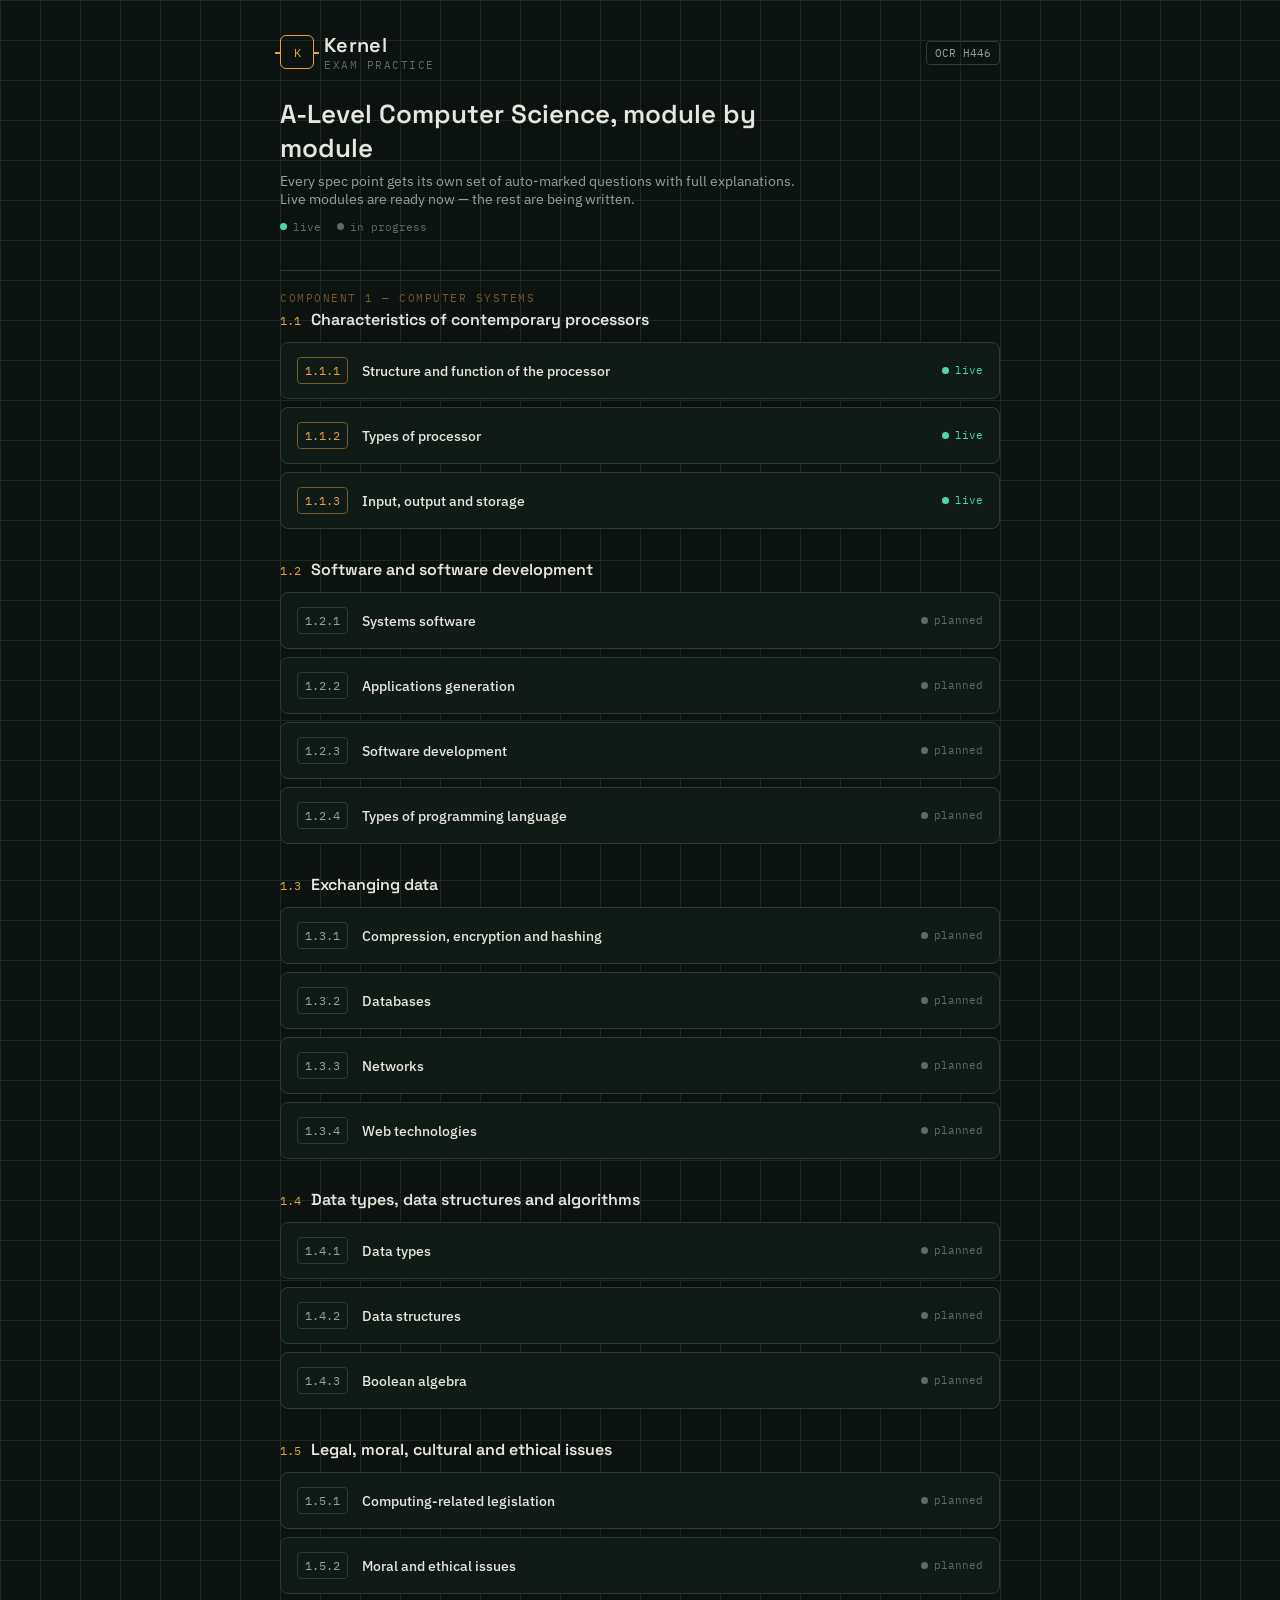
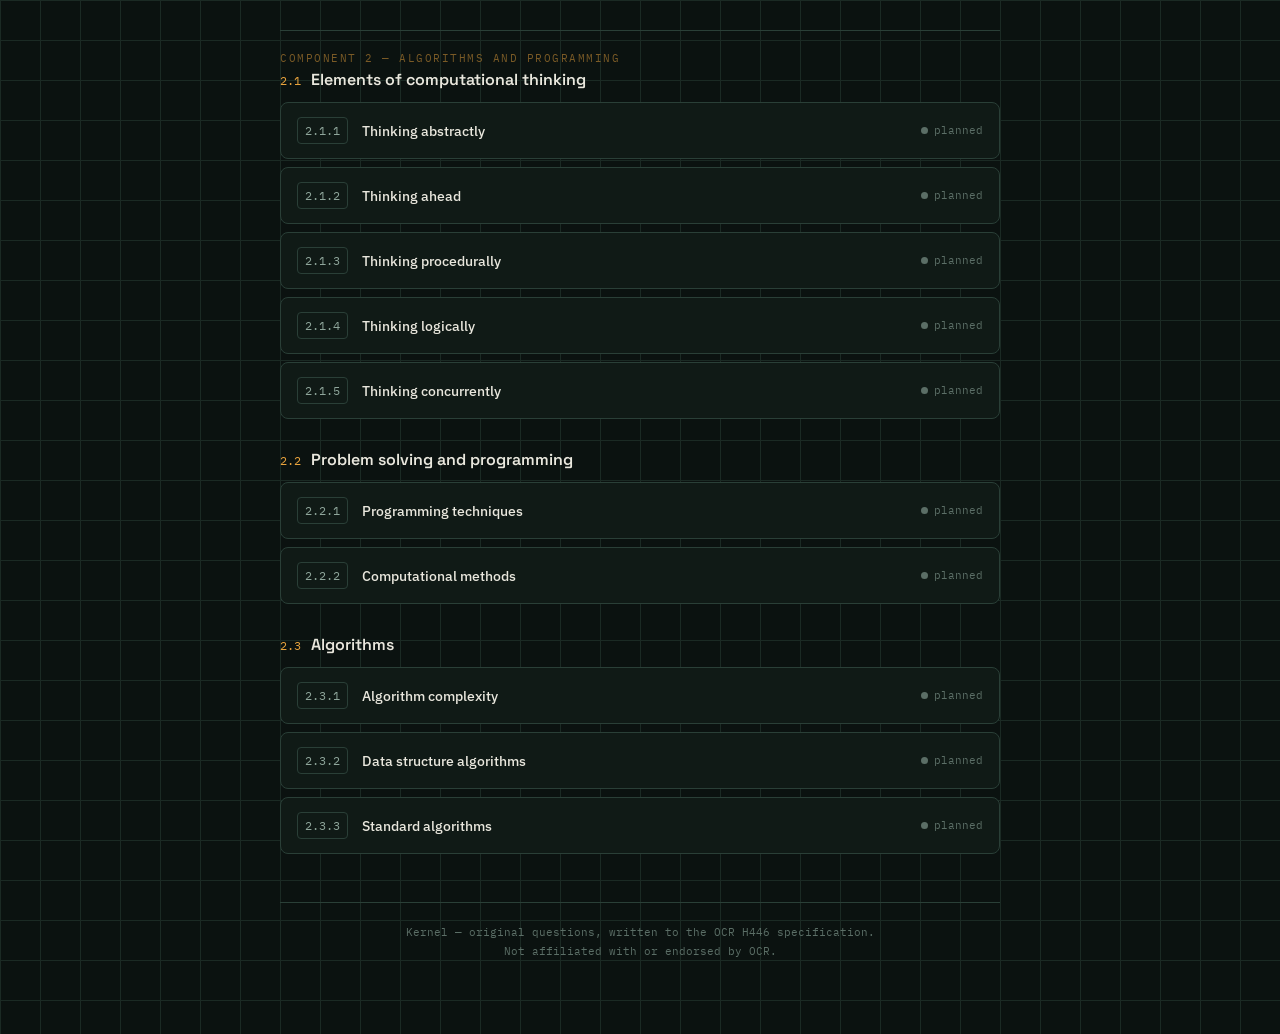
==== index.html @ 32167ee9 "Add files via upload" ====
<!DOCTYPE html>
<html lang="en">
<head>
<meta charset="UTF-8">
<meta name="viewport" content="width=device-width, initial-scale=1.0">
<title>Kernel — OCR A-Level Computer Science</title>
<style>
  @import url('https://fonts.googleapis.com/css2?family=Space+Grotesk:wght@500;600&family=IBM+Plex+Mono:wght@400;500&family=IBM+Plex+Sans:wght@400;500&display=swap');

  :root{
    --bg:#0B1210; --panel:#101A16; --panel-raised:#132019;
    --grid:#1B2A24; --trace:#2A3F37;
    --copper:#E8A33D; --copper-dim:#7A5A26;
    --phosphor:#4FD8A0; --phosphor-dim:#1F4A38;
    --text:#E9E7DD; --text-dim:#8FA69B; --text-faint:#5B6E66;
  }
  *{box-sizing:border-box;margin:0;padding:0;}
  body{
    background:
      linear-gradient(var(--grid) 1px, transparent 1px) 0 0/40px 40px,
      linear-gradient(90deg, var(--grid) 1px, transparent 1px) 0 0/40px 40px,
      var(--bg);
    color:var(--text); font-family:'IBM Plex Sans', sans-serif;
    min-height:100vh; padding:32px 16px 72px;
  }
  .wrap{max-width:720px;margin:0 auto;}

  header{display:flex;align-items:baseline;justify-content:space-between;margin-bottom:6px;flex-wrap:wrap;gap:8px;}
  .brand{display:flex;align-items:center;gap:10px;}
  .brand-mark{
    width:34px;height:34px;border:1.5px solid var(--copper);border-radius:6px;
    display:flex;align-items:center;justify-content:center;
    font-family:'IBM Plex Mono';font-size:12px;color:var(--copper);position:relative;
  }
  .brand-mark::before,.brand-mark::after{content:"";position:absolute;width:6px;height:1.5px;background:var(--copper);}
  .brand-mark::before{left:-6px;top:50%;}
  .brand-mark::after{right:-6px;top:50%;}
  .brand-name{font-family:'Space Grotesk';font-size:20px;font-weight:600;letter-spacing:0.3px;}
  .brand-tag{font-family:'IBM Plex Mono';font-size:11px;color:var(--text-faint);text-transform:uppercase;letter-spacing:1.5px;}
  .spec-tag{font-family:'IBM Plex Mono';font-size:11px;color:var(--text-dim);border:1px solid var(--trace);padding:4px 8px;border-radius:4px;}

  h1.hero{font-family:'Space Grotesk';font-weight:600;font-size:26px;line-height:1.3;margin:26px 0 6px;max-width:540px;}
  .hero-sub{font-size:14px;color:var(--text-dim);max-width:520px;margin-bottom:12px;}
  .legend{display:flex;gap:16px;margin-bottom:36px;flex-wrap:wrap;}
  .legend-item{display:flex;align-items:center;gap:6px;font-family:'IBM Plex Mono';font-size:11px;color:var(--text-faint);}
  .dot{width:7px;height:7px;border-radius:50%;flex-shrink:0;}
  .dot.live{background:var(--phosphor);}
  .dot.planned{background:var(--text-faint);}

  .component-label{
    font-family:'IBM Plex Mono';font-size:11px;color:var(--copper-dim);
    text-transform:uppercase;letter-spacing:1.5px;margin:36px 0 4px;
    padding-top:20px;border-top:1px solid var(--trace);
  }
  .component-label:first-of-type{border-top:none;padding-top:0;margin-top:0;}

  .section-block{margin-bottom:30px;}
  .section-head{display:flex;align-items:baseline;gap:10px;margin-bottom:12px;}
  .section-num{font-family:'IBM Plex Mono';font-size:12px;color:var(--copper);}
  .section-title{font-family:'Space Grotesk';font-size:16px;font-weight:600;}

  .modules{display:flex;flex-direction:column;gap:8px;}
  .module{
    background:var(--panel);border:1px solid var(--trace);border-radius:8px;
    padding:14px 16px;display:flex;align-items:center;gap:14px;
    text-decoration:none;color:inherit;
    transition:border-color .15s ease, background .15s ease;
  }
  .module:hover{border-color:var(--copper-dim);background:var(--panel-raised);}
  .module:focus-visible{outline:2px solid var(--copper);outline-offset:2px;}
  .module-code{
    font-family:'IBM Plex Mono';font-size:11.5px;color:var(--text-dim);
    border:1px solid var(--trace);border-radius:4px;padding:5px 7px;
    flex-shrink:0;min-width:44px;text-align:center;
  }
  .module.live .module-code{color:var(--copper);border-color:var(--copper-dim);}
  .module-body{flex:1;min-width:0;}
  .module-title{font-size:14px;font-weight:500;}
  .module-status{
    font-family:'IBM Plex Mono';font-size:10.5px;flex-shrink:0;
    display:flex;align-items:center;gap:6px;color:var(--text-faint);white-space:nowrap;
  }
  .module.live .module-status{color:var(--phosphor);}

  footer{
    margin-top:48px;padding-top:20px;border-top:1px solid var(--trace);
    font-family:'IBM Plex Mono';font-size:11px;color:var(--text-faint);
    text-align:center;line-height:1.8;
  }
</style>
</head>
<body>
<div class="wrap">

  <header>
    <div class="brand">
      <div class="brand-mark">K</div>
      <div>
        <div class="brand-name">Kernel</div>
        <div class="brand-tag">Exam practice</div>
      </div>
    </div>
    <div class="spec-tag">OCR H446</div>
  </header>

  <h1 class="hero">A-Level Computer Science, module by module</h1>
  <p class="hero-sub">Every spec point gets its own set of auto-marked questions with full explanations. Live modules are ready now — the rest are being written.</p>
  <div class="legend">
    <span class="legend-item"><span class="dot live"></span>live</span>
    <span class="legend-item"><span class="dot planned"></span>in progress</span>
  </div>

  <div class="component-label">Component 1 — Computer systems</div>

  <div class="section-block">
    <div class="section-head"><span class="section-num">1.1</span><span class="section-title">Characteristics of contemporary processors</span></div>
    <div class="modules">
      <a class="module live" href="kernel-prototype.html?topic=1.1.1">
        <span class="module-code">1.1.1</span>
        <span class="module-body"><span class="module-title">Structure and function of the processor</span></span>
        <span class="module-status"><span class="dot live"></span>live</span>
      </a>
      <a class="module live" href="kernel-prototype.html?topic=1.1.2">
        <span class="module-code">1.1.2</span>
        <span class="module-body"><span class="module-title">Types of processor</span></span>
        <span class="module-status"><span class="dot live"></span>live</span>
      </a>
      <a class="module live" href="kernel-prototype.html?topic=1.1.3">
        <span class="module-code">1.1.3</span>
        <span class="module-body"><span class="module-title">Input, output and storage</span></span>
        <span class="module-status"><span class="dot live"></span>live</span>
      </a>
    </div>
  </div>

  <div class="section-block">
    <div class="section-head"><span class="section-num">1.2</span><span class="section-title">Software and software development</span></div>
    <div class="modules">
      <a class="module" href="coming-soon.html?topic=1.2.1"><span class="module-code">1.2.1</span><span class="module-body"><span class="module-title">Systems software</span></span><span class="module-status"><span class="dot planned"></span>planned</span></a>
      <a class="module" href="coming-soon.html?topic=1.2.2"><span class="module-code">1.2.2</span><span class="module-body"><span class="module-title">Applications generation</span></span><span class="module-status"><span class="dot planned"></span>planned</span></a>
      <a class="module" href="coming-soon.html?topic=1.2.3"><span class="module-code">1.2.3</span><span class="module-body"><span class="module-title">Software development</span></span><span class="module-status"><span class="dot planned"></span>planned</span></a>
      <a class="module" href="coming-soon.html?topic=1.2.4"><span class="module-code">1.2.4</span><span class="module-body"><span class="module-title">Types of programming language</span></span><span class="module-status"><span class="dot planned"></span>planned</span></a>
    </div>
  </div>

  <div class="section-block">
    <div class="section-head"><span class="section-num">1.3</span><span class="section-title">Exchanging data</span></div>
    <div class="modules">
      <a class="module" href="coming-soon.html?topic=1.3.1"><span class="module-code">1.3.1</span><span class="module-body"><span class="module-title">Compression, encryption and hashing</span></span><span class="module-status"><span class="dot planned"></span>planned</span></a>
      <a class="module" href="coming-soon.html?topic=1.3.2"><span class="module-code">1.3.2</span><span class="module-body"><span class="module-title">Databases</span></span><span class="module-status"><span class="dot planned"></span>planned</span></a>
      <a class="module" href="coming-soon.html?topic=1.3.3"><span class="module-code">1.3.3</span><span class="module-body"><span class="module-title">Networks</span></span><span class="module-status"><span class="dot planned"></span>planned</span></a>
      <a class="module" href="coming-soon.html?topic=1.3.4"><span class="module-code">1.3.4</span><span class="module-body"><span class="module-title">Web technologies</span></span><span class="module-status"><span class="dot planned"></span>planned</span></a>
    </div>
  </div>

  <div class="section-block">
    <div class="section-head"><span class="section-num">1.4</span><span class="section-title">Data types, data structures and algorithms</span></div>
    <div class="modules">
      <a class="module" href="coming-soon.html?topic=1.4.1"><span class="module-code">1.4.1</span><span class="module-body"><span class="module-title">Data types</span></span><span class="module-status"><span class="dot planned"></span>planned</span></a>
      <a class="module" href="coming-soon.html?topic=1.4.2"><span class="module-code">1.4.2</span><span class="module-body"><span class="module-title">Data structures</span></span><span class="module-status"><span class="dot planned"></span>planned</span></a>
      <a class="module" href="coming-soon.html?topic=1.4.3"><span class="module-code">1.4.3</span><span class="module-body"><span class="module-title">Boolean algebra</span></span><span class="module-status"><span class="dot planned"></span>planned</span></a>
    </div>
  </div>

  <div class="section-block">
    <div class="section-head"><span class="section-num">1.5</span><span class="section-title">Legal, moral, cultural and ethical issues</span></div>
    <div class="modules">
      <a class="module" href="coming-soon.html?topic=1.5.1"><span class="module-code">1.5.1</span><span class="module-body"><span class="module-title">Computing-related legislation</span></span><span class="module-status"><span class="dot planned"></span>planned</span></a>
      <a class="module" href="coming-soon.html?topic=1.5.2"><span class="module-code">1.5.2</span><span class="module-body"><span class="module-title">Moral and ethical issues</span></span><span class="module-status"><span class="dot planned"></span>planned</span></a>
    </div>
  </div>

  <div class="component-label">Component 2 — Algorithms and programming</div>

  <div class="section-block">
    <div class="section-head"><span class="section-num">2.1</span><span class="section-title">Elements of computational thinking</span></div>
    <div class="modules">
      <a class="module" href="coming-soon.html?topic=2.1.1"><span class="module-code">2.1.1</span><span class="module-body"><span class="module-title">Thinking abstractly</span></span><span class="module-status"><span class="dot planned"></span>planned</span></a>
      <a class="module" href="coming-soon.html?topic=2.1.2"><span class="module-code">2.1.2</span><span class="module-body"><span class="module-title">Thinking ahead</span></span><span class="module-status"><span class="dot planned"></span>planned</span></a>
      <a class="module" href="coming-soon.html?topic=2.1.3"><span class="module-code">2.1.3</span><span class="module-body"><span class="module-title">Thinking procedurally</span></span><span class="module-status"><span class="dot planned"></span>planned</span></a>
      <a class="module" href="coming-soon.html?topic=2.1.4"><span class="module-code">2.1.4</span><span class="module-body"><span class="module-title">Thinking logically</span></span><span class="module-status"><span class="dot planned"></span>planned</span></a>
      <a class="module" href="coming-soon.html?topic=2.1.5"><span class="module-code">2.1.5</span><span class="module-body"><span class="module-title">Thinking concurrently</span></span><span class="module-status"><span class="dot planned"></span>planned</span></a>
    </div>
  </div>

  <div class="section-block">
    <div class="section-head"><span class="section-num">2.2</span><span class="section-title">Problem solving and programming</span></div>
    <div class="modules">
      <a class="module" href="coming-soon.html?topic=2.2.1"><span class="module-code">2.2.1</span><span class="module-body"><span class="module-title">Programming techniques</span></span><span class="module-status"><span class="dot planned"></span>planned</span></a>
      <a class="module" href="coming-soon.html?topic=2.2.2"><span class="module-code">2.2.2</span><span class="module-body"><span class="module-title">Computational methods</span></span><span class="module-status"><span class="dot planned"></span>planned</span></a>
    </div>
  </div>

  <div class="section-block">
    <div class="section-head"><span class="section-num">2.3</span><span class="section-title">Algorithms</span></div>
    <div class="modules">
      <a class="module" href="coming-soon.html?topic=2.3.1"><span class="module-code">2.3.1</span><span class="module-body"><span class="module-title">Algorithm complexity</span></span><span class="module-status"><span class="dot planned"></span>planned</span></a>
      <a class="module" href="coming-soon.html?topic=2.3.2"><span class="module-code">2.3.2</span><span class="module-body"><span class="module-title">Data structure algorithms</span></span><span class="module-status"><span class="dot planned"></span>planned</span></a>
      <a class="module" href="coming-soon.html?topic=2.3.3"><span class="module-code">2.3.3</span><span class="module-body"><span class="module-title">Standard algorithms</span></span><span class="module-status"><span class="dot planned"></span>planned</span></a>
    </div>
  </div>

  <footer>
    Kernel — original questions, written to the OCR H446 specification.<br>
    Not affiliated with or endorsed by OCR.
  </footer>

</div>
</body>
</html>
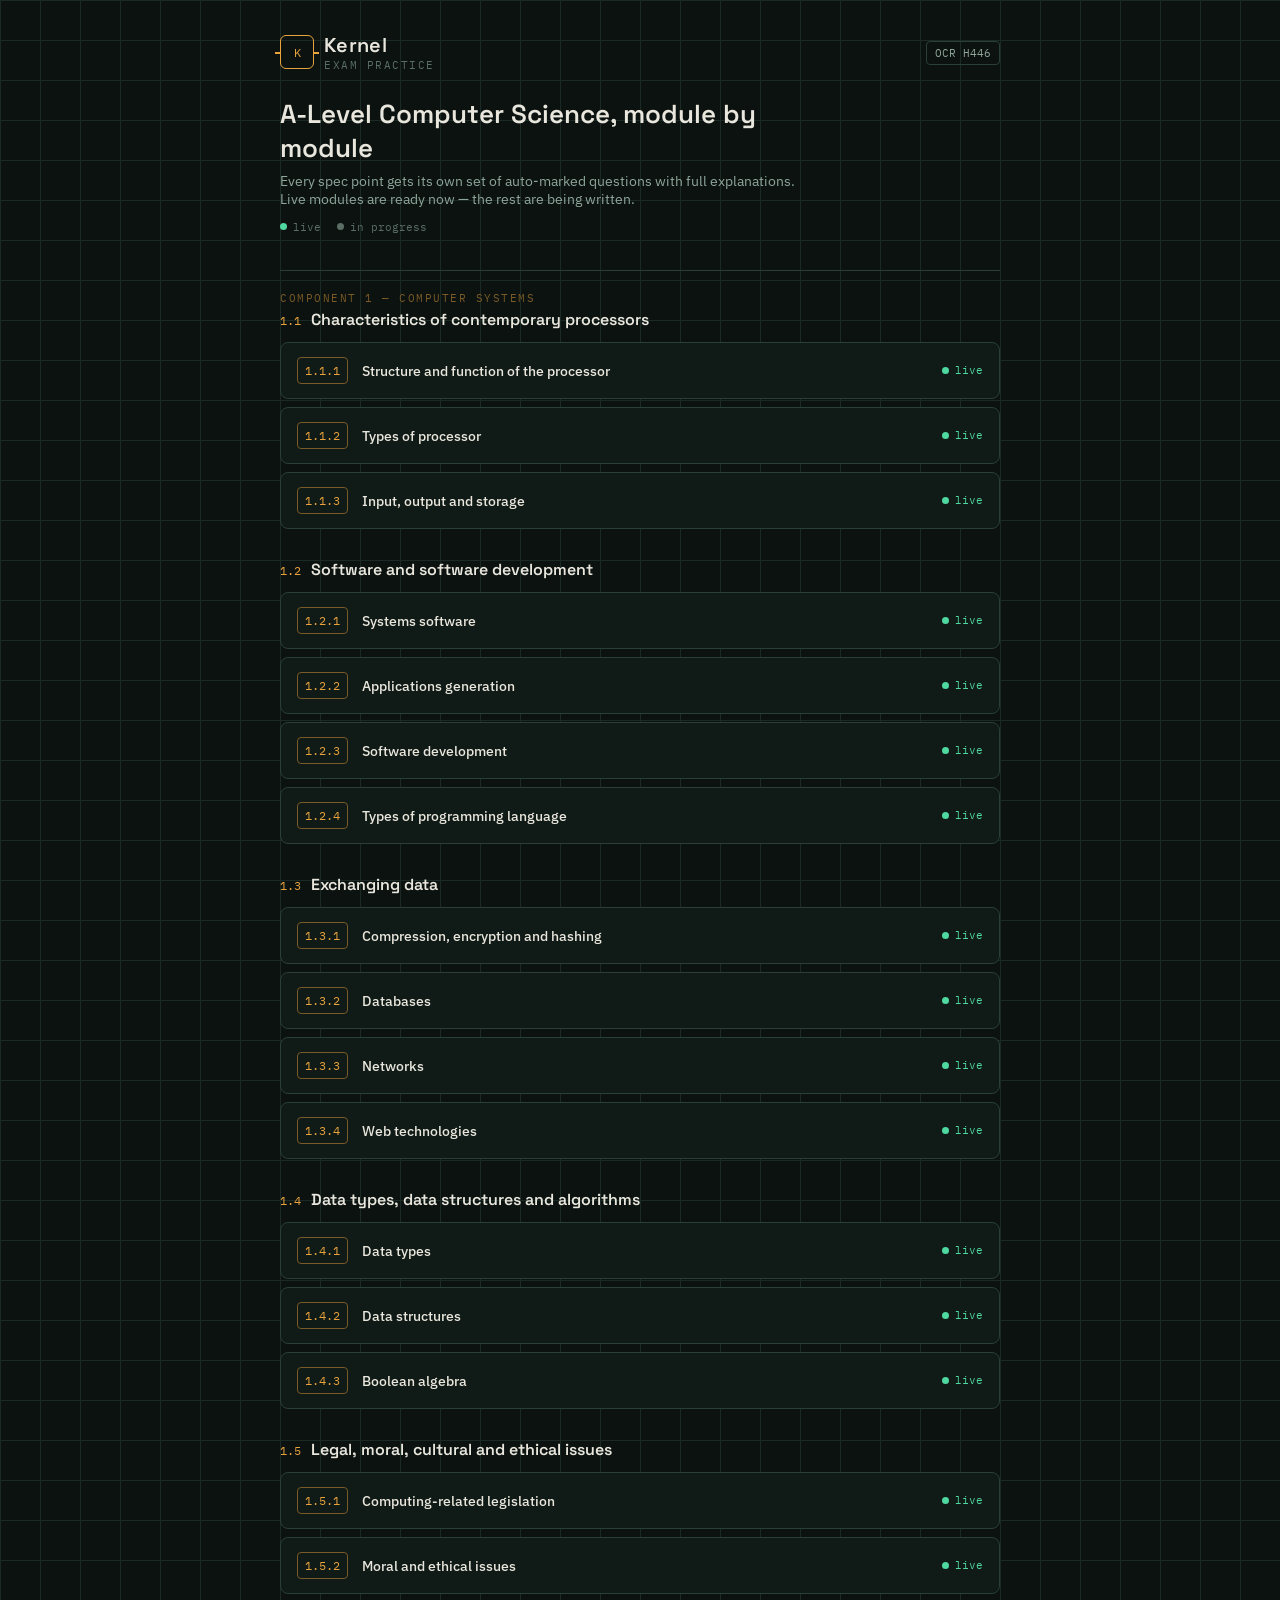
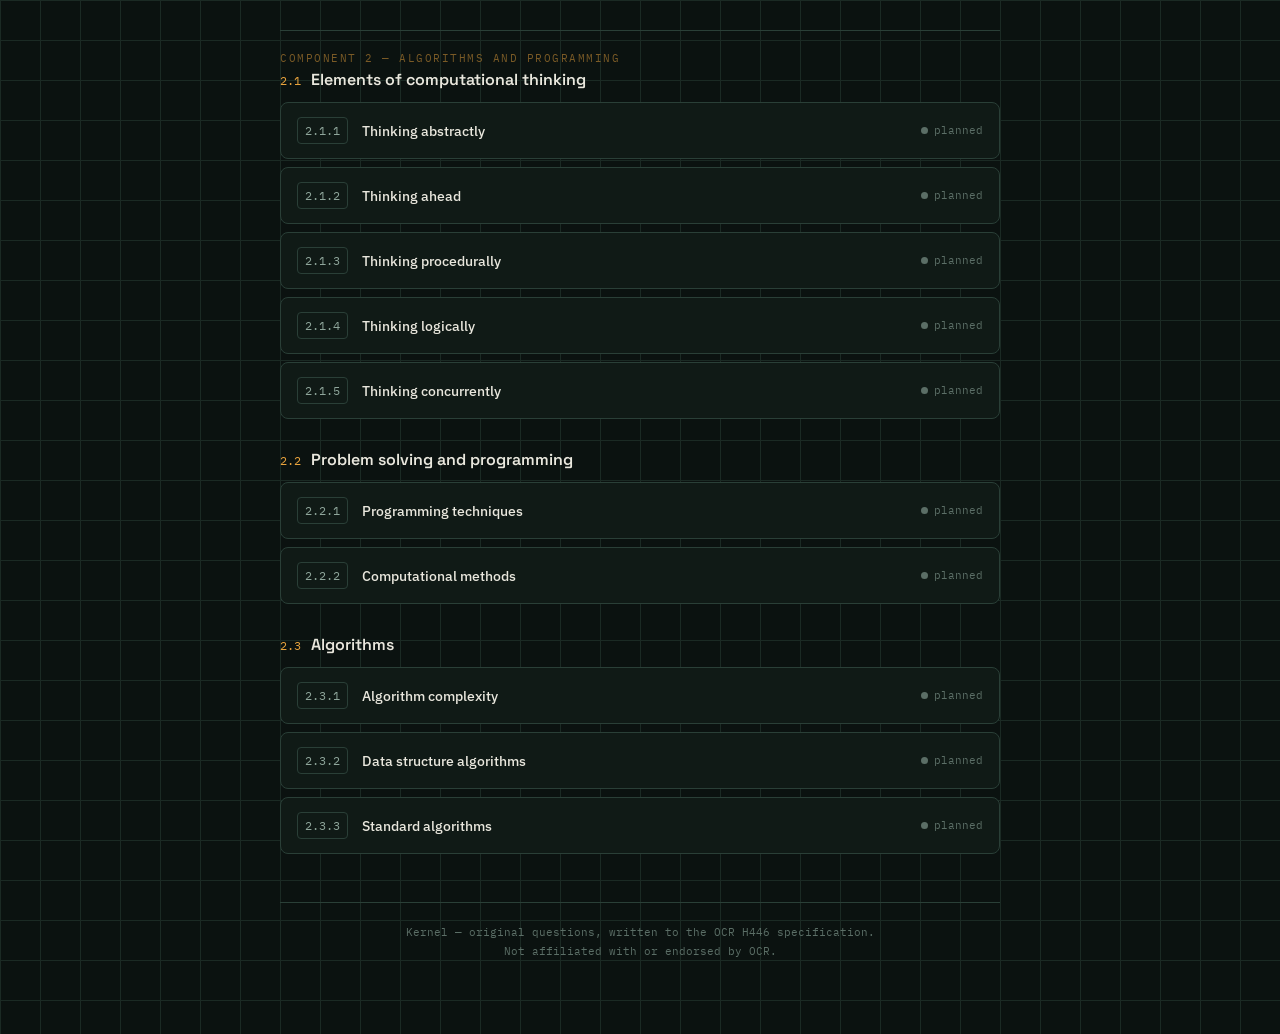
==== commit 4be2a58b: "Add files via upload" ====
--- a/index.html
+++ b/index.html
@@ -115,17 +115,17 @@
   <div class="section-block">
     <div class="section-head"><span class="section-num">1.1</span><span class="section-title">Characteristics of contemporary processors</span></div>
     <div class="modules">
-      <a class="module live" href="kernel-prototype.html?topic=1.1.1">
+      <a class="module live" href="topic.html?code=1.1.1">
         <span class="module-code">1.1.1</span>
         <span class="module-body"><span class="module-title">Structure and function of the processor</span></span>
         <span class="module-status"><span class="dot live"></span>live</span>
       </a>
-      <a class="module live" href="kernel-prototype.html?topic=1.1.2">
+      <a class="module live" href="topic.html?code=1.1.2">
         <span class="module-code">1.1.2</span>
         <span class="module-body"><span class="module-title">Types of processor</span></span>
         <span class="module-status"><span class="dot live"></span>live</span>
       </a>
-      <a class="module live" href="kernel-prototype.html?topic=1.1.3">
+      <a class="module live" href="topic.html?code=1.1.3">
         <span class="module-code">1.1.3</span>
         <span class="module-body"><span class="module-title">Input, output and storage</span></span>
         <span class="module-status"><span class="dot live"></span>live</span>
@@ -136,37 +136,37 @@
   <div class="section-block">
     <div class="section-head"><span class="section-num">1.2</span><span class="section-title">Software and software development</span></div>
     <div class="modules">
-      <a class="module" href="coming-soon.html?topic=1.2.1"><span class="module-code">1.2.1</span><span class="module-body"><span class="module-title">Systems software</span></span><span class="module-status"><span class="dot planned"></span>planned</span></a>
-      <a class="module" href="coming-soon.html?topic=1.2.2"><span class="module-code">1.2.2</span><span class="module-body"><span class="module-title">Applications generation</span></span><span class="module-status"><span class="dot planned"></span>planned</span></a>
-      <a class="module" href="coming-soon.html?topic=1.2.3"><span class="module-code">1.2.3</span><span class="module-body"><span class="module-title">Software development</span></span><span class="module-status"><span class="dot planned"></span>planned</span></a>
-      <a class="module" href="coming-soon.html?topic=1.2.4"><span class="module-code">1.2.4</span><span class="module-body"><span class="module-title">Types of programming language</span></span><span class="module-status"><span class="dot planned"></span>planned</span></a>
+      <a class="module live" href="topic.html?code=1.2.1"><span class="module-code">1.2.1</span><span class="module-body"><span class="module-title">Systems software</span></span><span class="module-status"><span class="dot live"></span>live</span></a>
+      <a class="module live" href="topic.html?code=1.2.2"><span class="module-code">1.2.2</span><span class="module-body"><span class="module-title">Applications generation</span></span><span class="module-status"><span class="dot live"></span>live</span></a>
+      <a class="module live" href="topic.html?code=1.2.3"><span class="module-code">1.2.3</span><span class="module-body"><span class="module-title">Software development</span></span><span class="module-status"><span class="dot live"></span>live</span></a>
+      <a class="module live" href="topic.html?code=1.2.4"><span class="module-code">1.2.4</span><span class="module-body"><span class="module-title">Types of programming language</span></span><span class="module-status"><span class="dot live"></span>live</span></a>
     </div>
   </div>
 
   <div class="section-block">
     <div class="section-head"><span class="section-num">1.3</span><span class="section-title">Exchanging data</span></div>
     <div class="modules">
-      <a class="module" href="coming-soon.html?topic=1.3.1"><span class="module-code">1.3.1</span><span class="module-body"><span class="module-title">Compression, encryption and hashing</span></span><span class="module-status"><span class="dot planned"></span>planned</span></a>
-      <a class="module" href="coming-soon.html?topic=1.3.2"><span class="module-code">1.3.2</span><span class="module-body"><span class="module-title">Databases</span></span><span class="module-status"><span class="dot planned"></span>planned</span></a>
-      <a class="module" href="coming-soon.html?topic=1.3.3"><span class="module-code">1.3.3</span><span class="module-body"><span class="module-title">Networks</span></span><span class="module-status"><span class="dot planned"></span>planned</span></a>
-      <a class="module" href="coming-soon.html?topic=1.3.4"><span class="module-code">1.3.4</span><span class="module-body"><span class="module-title">Web technologies</span></span><span class="module-status"><span class="dot planned"></span>planned</span></a>
+      <a class="module live" href="topic.html?code=1.3.1"><span class="module-code">1.3.1</span><span class="module-body"><span class="module-title">Compression, encryption and hashing</span></span><span class="module-status"><span class="dot live"></span>live</span></a>
+      <a class="module live" href="topic.html?code=1.3.2"><span class="module-code">1.3.2</span><span class="module-body"><span class="module-title">Databases</span></span><span class="module-status"><span class="dot live"></span>live</span></a>
+      <a class="module live" href="topic.html?code=1.3.3"><span class="module-code">1.3.3</span><span class="module-body"><span class="module-title">Networks</span></span><span class="module-status"><span class="dot live"></span>live</span></a>
+      <a class="module live" href="topic.html?code=1.3.4"><span class="module-code">1.3.4</span><span class="module-body"><span class="module-title">Web technologies</span></span><span class="module-status"><span class="dot live"></span>live</span></a>
     </div>
   </div>
 
   <div class="section-block">
     <div class="section-head"><span class="section-num">1.4</span><span class="section-title">Data types, data structures and algorithms</span></div>
     <div class="modules">
-      <a class="module" href="coming-soon.html?topic=1.4.1"><span class="module-code">1.4.1</span><span class="module-body"><span class="module-title">Data types</span></span><span class="module-status"><span class="dot planned"></span>planned</span></a>
-      <a class="module" href="coming-soon.html?topic=1.4.2"><span class="module-code">1.4.2</span><span class="module-body"><span class="module-title">Data structures</span></span><span class="module-status"><span class="dot planned"></span>planned</span></a>
-      <a class="module" href="coming-soon.html?topic=1.4.3"><span class="module-code">1.4.3</span><span class="module-body"><span class="module-title">Boolean algebra</span></span><span class="module-status"><span class="dot planned"></span>planned</span></a>
+      <a class="module live" href="topic.html?code=1.4.1"><span class="module-code">1.4.1</span><span class="module-body"><span class="module-title">Data types</span></span><span class="module-status"><span class="dot live"></span>live</span></a>
+      <a class="module live" href="topic.html?code=1.4.2"><span class="module-code">1.4.2</span><span class="module-body"><span class="module-title">Data structures</span></span><span class="module-status"><span class="dot live"></span>live</span></a>
+      <a class="module live" href="topic.html?code=1.4.3"><span class="module-code">1.4.3</span><span class="module-body"><span class="module-title">Boolean algebra</span></span><span class="module-status"><span class="dot live"></span>live</span></a>
     </div>
   </div>
 
   <div class="section-block">
     <div class="section-head"><span class="section-num">1.5</span><span class="section-title">Legal, moral, cultural and ethical issues</span></div>
     <div class="modules">
-      <a class="module" href="coming-soon.html?topic=1.5.1"><span class="module-code">1.5.1</span><span class="module-body"><span class="module-title">Computing-related legislation</span></span><span class="module-status"><span class="dot planned"></span>planned</span></a>
-      <a class="module" href="coming-soon.html?topic=1.5.2"><span class="module-code">1.5.2</span><span class="module-body"><span class="module-title">Moral and ethical issues</span></span><span class="module-status"><span class="dot planned"></span>planned</span></a>
+      <a class="module live" href="topic.html?code=1.5.1"><span class="module-code">1.5.1</span><span class="module-body"><span class="module-title">Computing-related legislation</span></span><span class="module-status"><span class="dot live"></span>live</span></a>
+      <a class="module live" href="topic.html?code=1.5.2"><span class="module-code">1.5.2</span><span class="module-body"><span class="module-title">Moral and ethical issues</span></span><span class="module-status"><span class="dot live"></span>live</span></a>
     </div>
   </div>
 
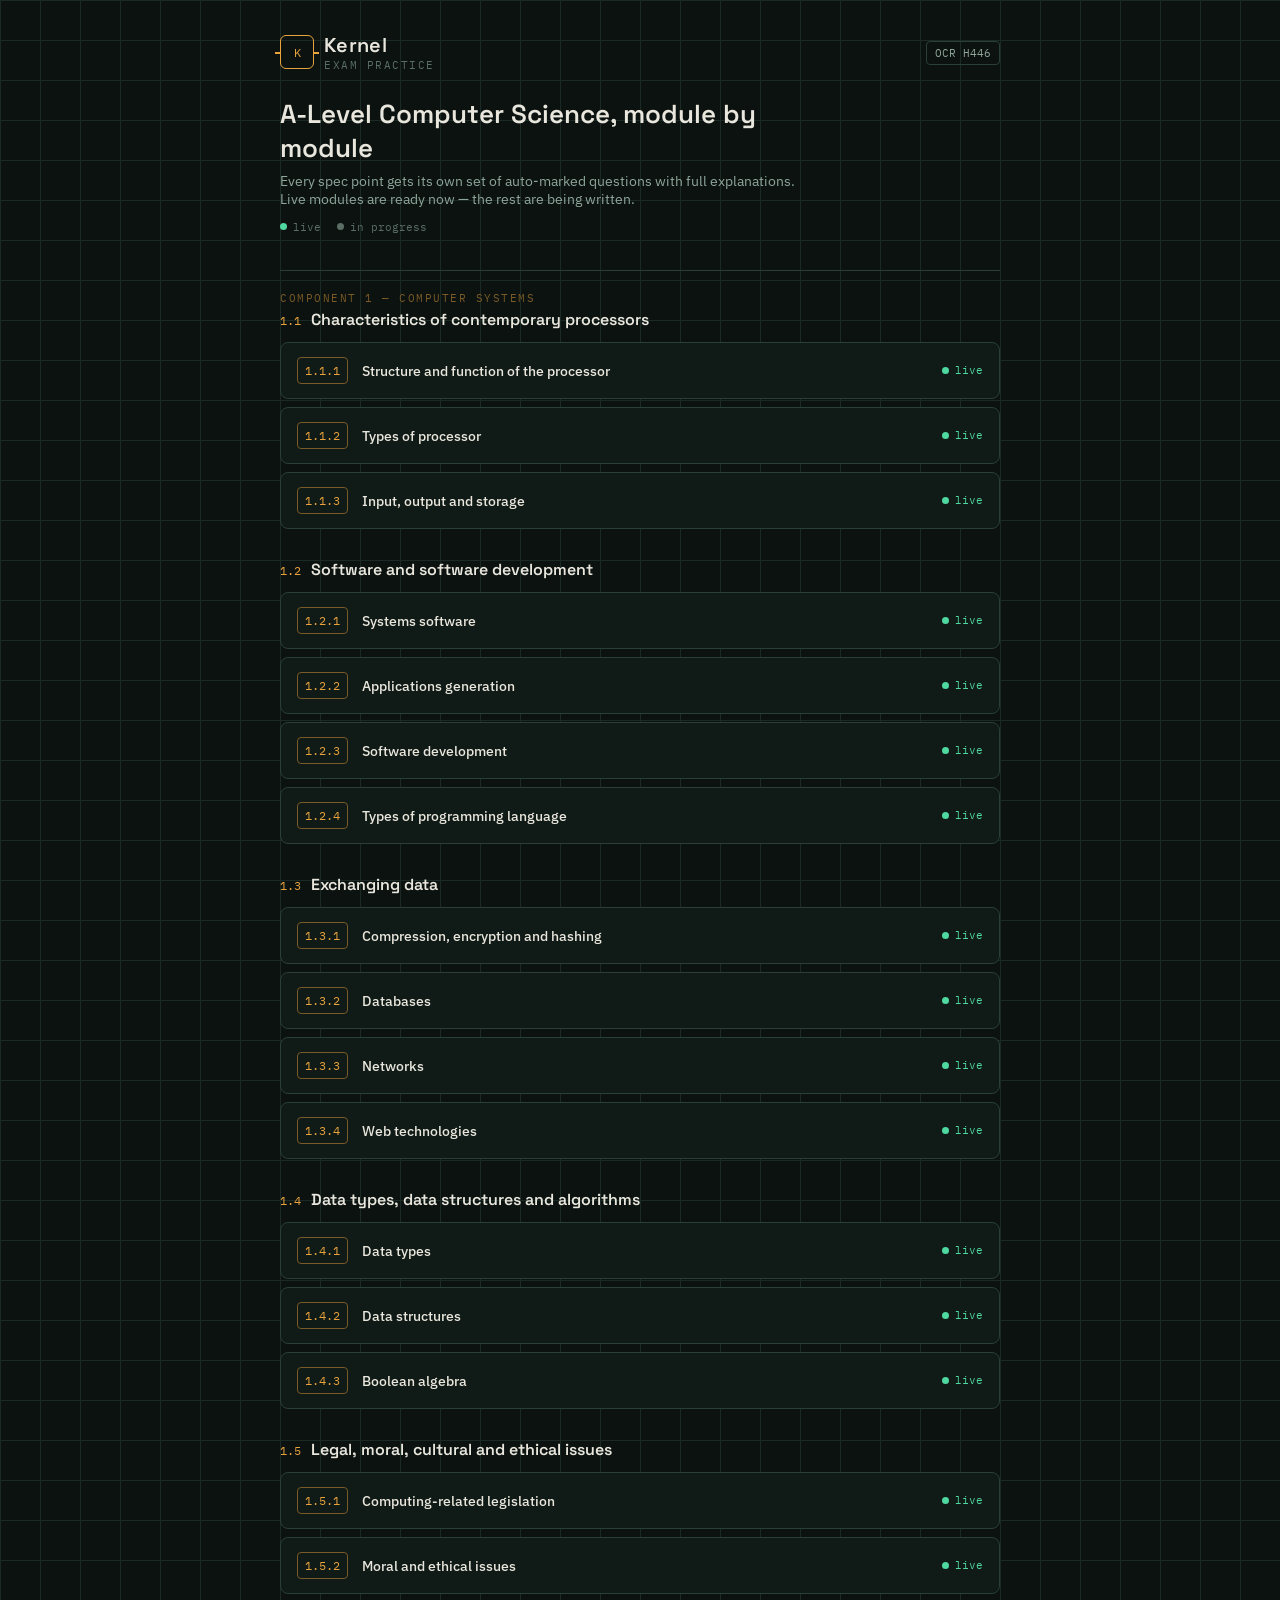
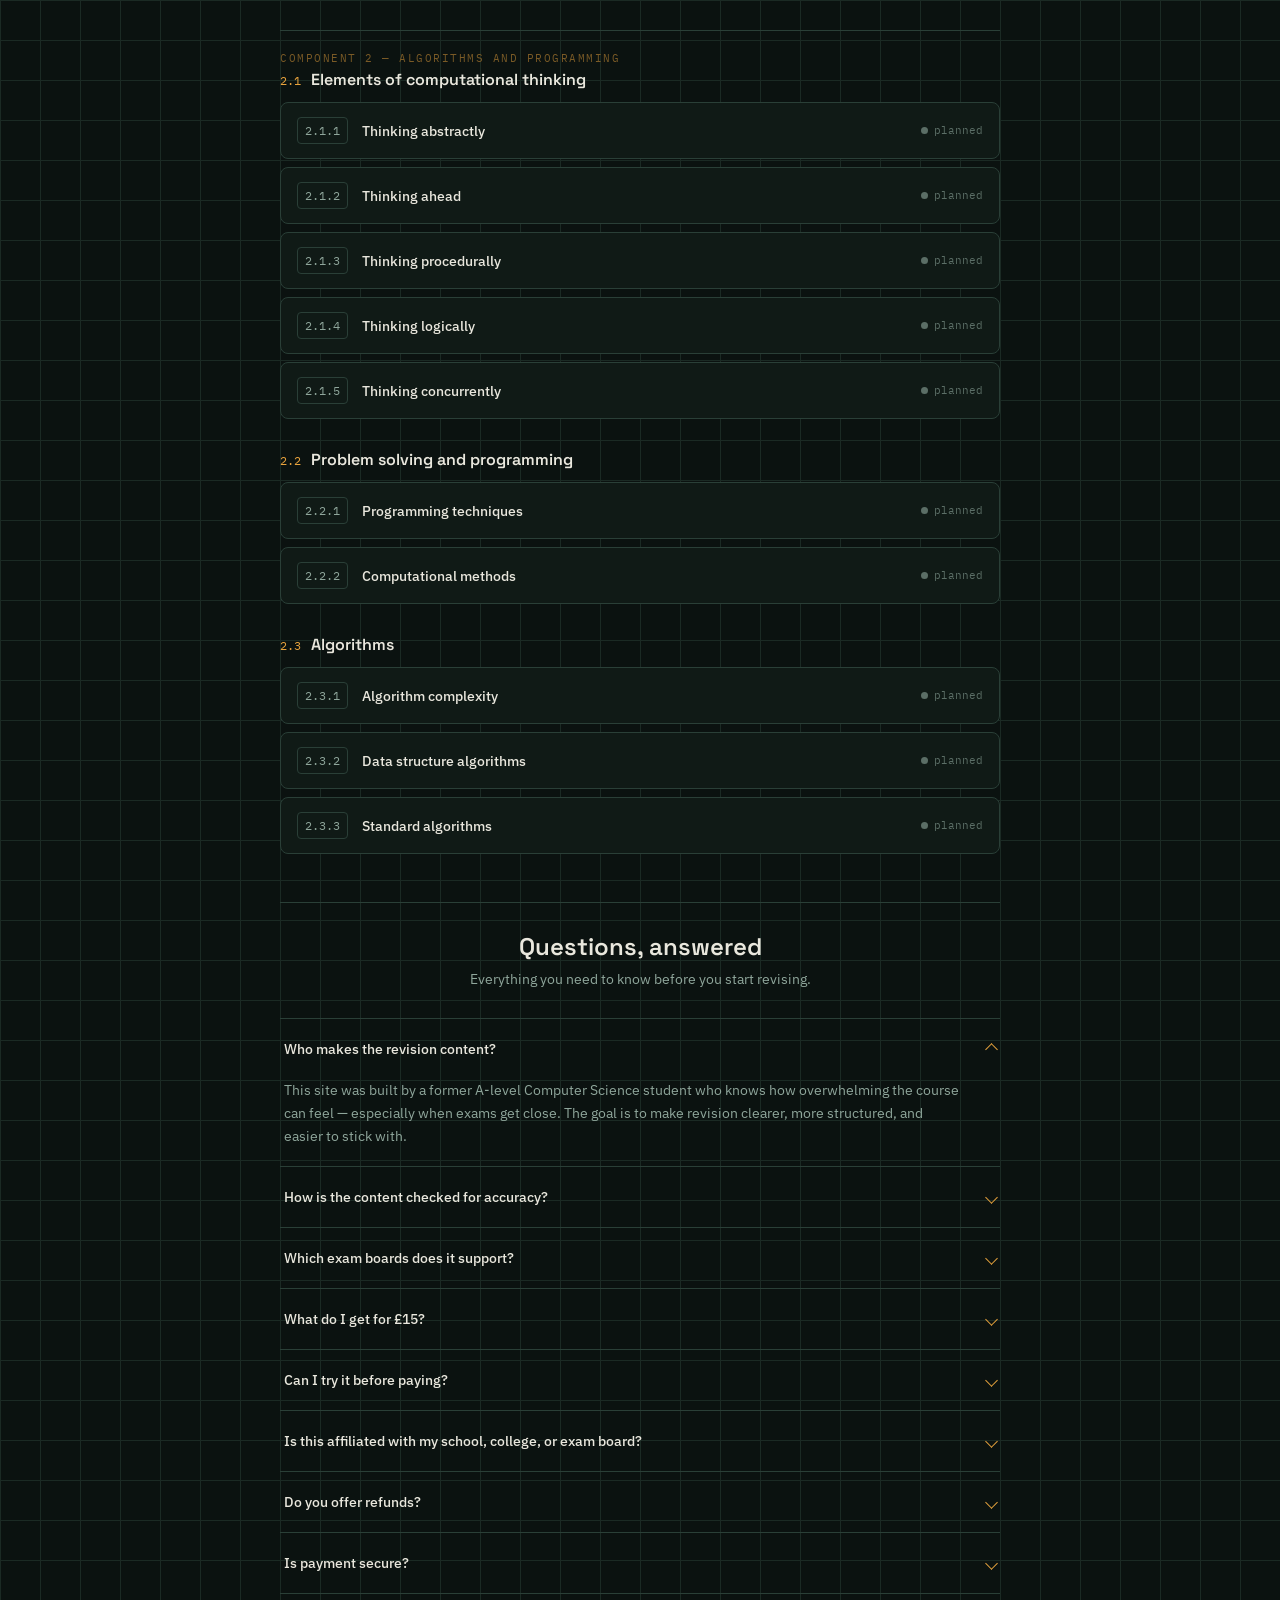
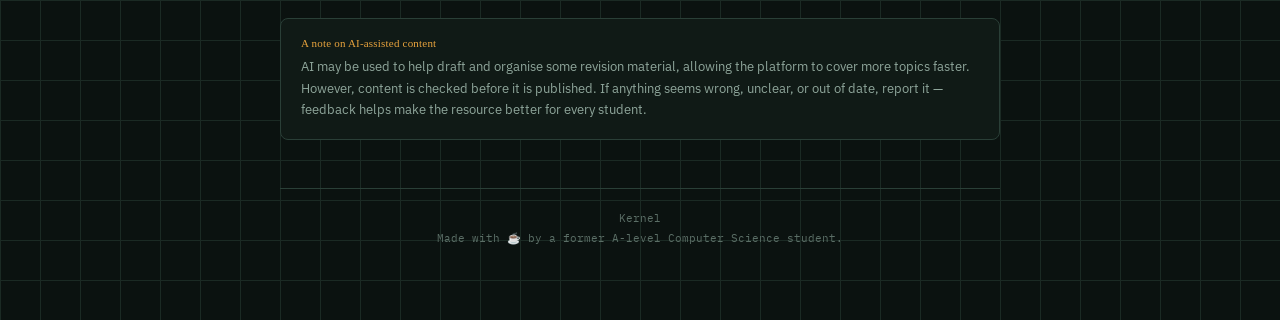
==== commit a50d4070: "Add homepage FAQ section" ====
--- a/index.html
+++ b/index.html
@@ -81,6 +81,49 @@
     display:flex;align-items:center;gap:6px;color:var(--text-faint);white-space:nowrap;
   }
   .module.live .module-status{color:var(--phosphor);}
+
+  .faq-section{
+    margin-top:48px;padding-top:28px;border-top:1px solid var(--trace);
+  }
+  .faq-heading{
+    font-family:'Space Grotesk';font-size:24px;font-weight:600;line-height:1.3;
+    text-align:center;margin-bottom:6px;
+  }
+  .faq-intro{
+    color:var(--text-dim);font-size:14px;line-height:1.6;text-align:center;
+    max-width:440px;margin:0 auto 28px;
+  }
+  .faq-list{border-top:1px solid var(--trace);}
+  .faq-item{border-bottom:1px solid var(--trace);}
+  .faq-question{
+    width:100%;min-height:60px;padding:16px 4px;background:none;border:0;color:var(--text);
+    cursor:pointer;display:flex;align-items:center;justify-content:space-between;gap:20px;
+    font:inherit;text-align:left;transition:color .15s ease;
+  }
+  .faq-question:hover{color:var(--copper);}
+  .faq-question:focus-visible{outline:2px solid var(--copper);outline-offset:2px;}
+  .faq-question-text{font-size:14px;font-weight:500;line-height:1.45;}
+  .faq-icon{
+    width:9px;height:9px;border-right:1.5px solid var(--copper);border-bottom:1.5px solid var(--copper);
+    flex-shrink:0;transform:rotate(45deg);transition:transform .15s ease;
+  }
+  .faq-question[aria-expanded="true"] .faq-icon{transform:rotate(225deg);}
+  .faq-answer{color:var(--text-dim);font-size:14px;line-height:1.65;padding:0 40px 18px 4px;}
+  .faq-answer[hidden]{display:none;}
+  .ai-note{
+    background:var(--panel);border:1px solid var(--trace);border-radius:8px;
+    margin-top:24px;padding:18px 20px;
+  }
+  .ai-note-title{
+    color:var(--copper);font-family:'IBM Plex Mono';font-size:11px;font-weight:500;
+    letter-spacing:.2px;margin-bottom:7px;
+  }
+  .ai-note-text{color:var(--text-dim);font-size:13px;line-height:1.65;}
+
+  @media (max-width:480px){
+    .faq-question{min-height:64px;padding:18px 4px;}
+    .faq-answer{padding-right:4px;}
+  }
 
   footer{
     margin-top:48px;padding-top:20px;border-top:1px solid var(--trace);
@@ -200,11 +243,96 @@
     </div>
   </div>
 
+  <section class="faq-section" aria-labelledby="faq-heading">
+    <h2 class="faq-heading" id="faq-heading">Questions, answered</h2>
+    <p class="faq-intro">Everything you need to know before you start revising.</p>
+
+    <div class="faq-list">
+      <div class="faq-item">
+        <h3><button class="faq-question" type="button" id="faq-question-1" aria-expanded="true" aria-controls="faq-answer-1"><span class="faq-question-text">Who makes the revision content?</span><span class="faq-icon" aria-hidden="true"></span></button></h3>
+        <div class="faq-answer" id="faq-answer-1" role="region" aria-labelledby="faq-question-1">
+          <p>This site was built by a former A-level Computer Science student who knows how overwhelming the course can feel — especially when exams get close. The goal is to make revision clearer, more structured, and easier to stick with.</p>
+        </div>
+      </div>
+
+      <div class="faq-item">
+        <h3><button class="faq-question" type="button" id="faq-question-2" aria-expanded="false" aria-controls="faq-answer-2"><span class="faq-question-text">How is the content checked for accuracy?</span><span class="faq-icon" aria-hidden="true"></span></button></h3>
+        <div class="faq-answer" id="faq-answer-2" role="region" aria-labelledby="faq-question-2" hidden>
+          <p>Notes, quizzes, flashcards, and practice questions are created using the A-level Computer Science specification as a guide. Content is reviewed carefully before it is published, but if you spot something that looks incorrect or unclear, please report it so it can be improved.</p>
+        </div>
+      </div>
+
+      <div class="faq-item">
+        <h3><button class="faq-question" type="button" id="faq-question-3" aria-expanded="false" aria-controls="faq-answer-3"><span class="faq-question-text">Which exam boards does it support?</span><span class="faq-icon" aria-hidden="true"></span></button></h3>
+        <div class="faq-answer" id="faq-answer-3" role="region" aria-labelledby="faq-question-3" hidden>
+          <p>The content is designed around the core topics shared across A-level Computer Science courses, including programming, algorithms, data structures, computer systems, databases, networks, and legal and ethical issues. Always use your own exam board specification alongside the platform to make sure you cover every required detail.</p>
+        </div>
+      </div>
+
+      <div class="faq-item">
+        <h3><button class="faq-question" type="button" id="faq-question-4" aria-expanded="false" aria-controls="faq-answer-4"><span class="faq-question-text">What do I get for £15?</span><span class="faq-icon" aria-hidden="true"></span></button></h3>
+        <div class="faq-answer" id="faq-answer-4" role="region" aria-labelledby="faq-question-4" hidden>
+          <p>A one-off £15 payment gives you lifetime access to all revision notes, topic quizzes, practice questions, flashcards, progress tracking, and future content updates. There are no subscriptions and no recurring charges.</p>
+        </div>
+      </div>
+
+      <div class="faq-item">
+        <h3><button class="faq-question" type="button" id="faq-question-5" aria-expanded="false" aria-controls="faq-answer-5"><span class="faq-question-text">Can I try it before paying?</span><span class="faq-icon" aria-hidden="true"></span></button></h3>
+        <div class="faq-answer" id="faq-answer-5" role="region" aria-labelledby="faq-question-5" hidden>
+          <p>Yes — you can explore selected free revision resources and sample questions before upgrading. This lets you see whether the platform suits the way you revise before spending anything.</p>
+        </div>
+      </div>
+
+      <div class="faq-item">
+        <h3><button class="faq-question" type="button" id="faq-question-6" aria-expanded="false" aria-controls="faq-answer-6"><span class="faq-question-text">Is this affiliated with my school, college, or exam board?</span><span class="faq-icon" aria-hidden="true"></span></button></h3>
+        <div class="faq-answer" id="faq-answer-6" role="region" aria-labelledby="faq-question-6" hidden>
+          <p>No — this is an independent revision platform. It is not produced, approved, or endorsed by any school, college, university, or exam board.</p>
+        </div>
+      </div>
+
+      <div class="faq-item">
+        <h3><button class="faq-question" type="button" id="faq-question-7" aria-expanded="false" aria-controls="faq-answer-7"><span class="faq-question-text">Do you offer refunds?</span><span class="faq-icon" aria-hidden="true"></span></button></h3>
+        <div class="faq-answer" id="faq-answer-7" role="region" aria-labelledby="faq-question-7" hidden>
+          <p>Because the paid plan is a one-off payment that unlocks immediate digital access, purchases are normally non-refundable. Please try the free resources first to make sure the platform is right for you.</p>
+        </div>
+      </div>
+
+      <div class="faq-item">
+        <h3><button class="faq-question" type="button" id="faq-question-8" aria-expanded="false" aria-controls="faq-answer-8"><span class="faq-question-text">Is payment secure?</span><span class="faq-icon" aria-hidden="true"></span></button></h3>
+        <div class="faq-answer" id="faq-answer-8" role="region" aria-labelledby="faq-question-8" hidden>
+          <p>Yes — payments are processed securely through Stripe. This website never sees or stores your card details.</p>
+        </div>
+      </div>
+    </div>
+
+    <aside class="ai-note" aria-labelledby="ai-note-title">
+      <h3 class="ai-note-title" id="ai-note-title">A note on AI-assisted content</h3>
+      <p class="ai-note-text">AI may be used to help draft and organise some revision material, allowing the platform to cover more topics faster. However, content is checked before it is published. If anything seems wrong, unclear, or out of date, report it — feedback helps make the resource better for every student.</p>
+    </aside>
+  </section>
+
   <footer>
-    Kernel — original questions, written to the OCR H446 specification.<br>
-    Not affiliated with or endorsed by OCR.
+    <div>Kernel</div>
+    <div>Made with <span role="img" aria-label="coffee">☕</span> by a former A-level Computer Science student.</div>
   </footer>
 
 </div>
+<script>
+  const faqButtons = document.querySelectorAll('.faq-question');
+
+  faqButtons.forEach((button) => {
+    button.addEventListener('click', () => {
+      const shouldOpen = button.getAttribute('aria-expanded') !== 'true';
+
+      faqButtons.forEach((faqButton) => {
+        const isOpen = faqButton === button && shouldOpen;
+        const answer = document.getElementById(faqButton.getAttribute('aria-controls'));
+
+        faqButton.setAttribute('aria-expanded', String(isOpen));
+        answer.hidden = !isOpen;
+      });
+    });
+  });
+</script>
 </body>
 </html>
